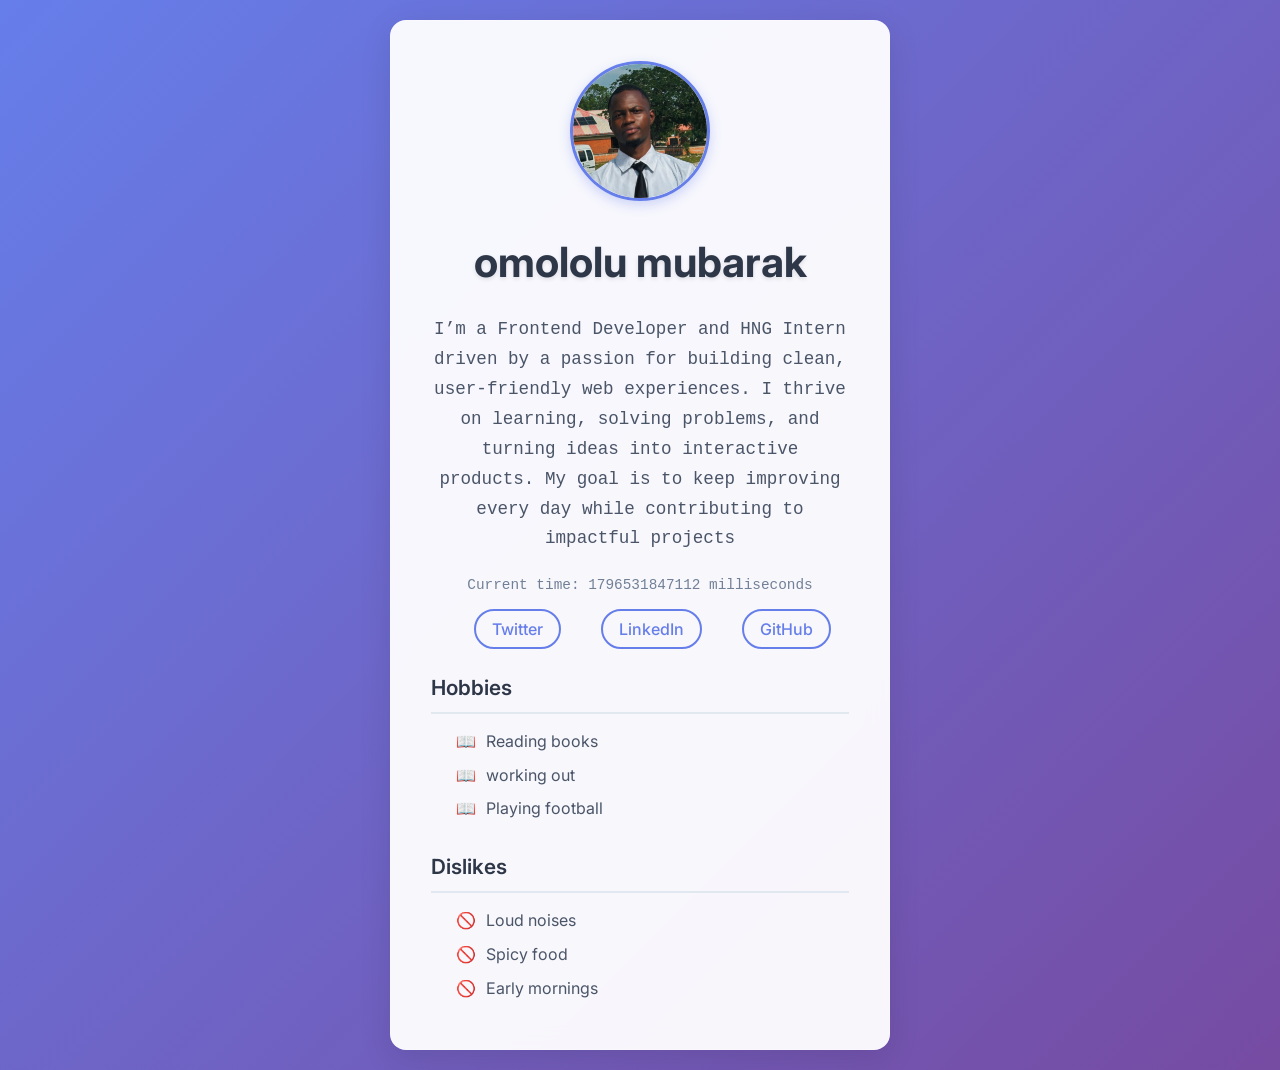
==== index.html @ 71dd68f5 "Add files via upload" ====
<!DOCTYPE html>
<html lang="en">
<head>
    <meta charset="UTF-8">
    <meta name="viewport" content="width=device-width, initial-scale=1.0">
    <title>Profile Card</title>
    <link rel="preconnect" href="https://fonts.googleapis.com">
    <link rel="preconnect" href="https://fonts.gstatic.com" crossorigin>
    <link href="https://fonts.googleapis.com/css2?family=Inter:wght@400;500;600;700&display=swap" rel="stylesheet">
    <link rel="stylesheet" href="profile card.css">
</head>
<body>
    <article data-testid="test-profile-card">
        <figure>
            <img data-testid="test-user-avatar" src="profile card img jpg.jpg" alt="User Avatar">
        </figure>
        <header>
            <h2 data-testid="test-user-name">omololu mubarak</h2>
        </header>
        <p data-testid="test-user-bio">I’m a Frontend Developer and HNG Intern driven by a passion for building clean, user-friendly web experiences. I thrive on learning, solving problems, and turning ideas into interactive products. My goal is to keep improving every day while contributing to impactful projects</p>
        <p>Current time: <span data-testid="test-user-time"></span> milliseconds</p>
        <nav data-testid="test-user-social-links">
            <ul>
                <li><a data-testid="test-user-social-twitter" href="https://twitter.com/dapo_olademeji" target="_blank" rel="noopener noreferrer">Twitter</a></li>
                <li><a data-testid="test-user-social-linkedin" href="https://www.linkedin.com/in/mubarak-omololu-945b5b253/" target="_blank" rel="noopener noreferrer">LinkedIn</a></li>
                <li><a data-testid="test-user-social-github" href="https://github.com/Lolu00?tab=repositories" target="_blank" rel="noopener noreferrer">GitHub</a></li>
            </ul>
        </nav>
        <section>
            <h3>Hobbies</h3>
            <ul data-testid="test-user-hobbies">
                <li>Reading books</li>
                <li>working out </li>
                <li>Playing football</li>
            </ul>
        </section>
        <section>
            <h3>Dislikes</h3>
            <ul data-testid="test-user-dislikes">
                <li>Loud noises</li>
                <li>Spicy food</li>
                <li>Early mornings</li>
            </ul>
        </section>
    </article>
    <script>
        const timeEl = document.querySelector('[data-testid="test-user-time"]');
        function updateTime() {
            timeEl.textContent = Date.now();
        }
        updateTime();
        setInterval(updateTime, 1000); // Update every second
    </script>
</body>
</html>
---- profile card.css ----
* {
    box-sizing: border-box;
    margin: 0;
    padding: 0;
}

body {
    font-family: 'Inter', sans-serif;
    margin: 0;
    padding: 20px;
    background: linear-gradient(135deg, #667eea 0%, #764ba2 100%);
    display: flex;
    justify-content: center;
    align-items: center;
    min-height: 100vh;
    color: #333;
    line-height: 1.6;
}

article[data-testid="test-profile-card"] {
    background: rgba(255, 255, 255, 0.95);
    backdrop-filter: blur(10px);
    border-radius: 16px;
    box-shadow: 0 8px 32px rgba(0, 0, 0, 0.1);
    padding: 30px;
    max-width: 450px;
    width: 100%;
    display: flex;
    flex-direction: column;
    align-items: center;
    border: 1px solid rgba(255, 255, 255, 0.2);
    transition: transform 0.3s ease, box-shadow 0.3s ease;
    gap: 20px;
}

article[data-testid="test-profile-card"]:hover {
    transform: translateY(-5px);
    box-shadow: 0 12px 40px rgba(0, 0, 0, 0.15);
}

header {
    text-align: center;
    width: 100%;
}

h2[data-testid="test-user-name"] {
    margin: 0;
    font-size: 2.2em;
    font-weight: 700;
    color: #2d3748;
    text-shadow: 0 2px 4px rgba(0, 0, 0, 0.1);
}

figure {
    margin: 0;
}

img[data-testid="test-user-avatar"] {
    border-radius: 50%;
    width: 120px;
    height: 120px;
    object-fit: cover;
    object-position: center 10%;
    border: 3px solid #667eea;
    box-shadow: 0 4px 12px rgba(102, 126, 234, 0.3);
}

p[data-testid="test-user-bio"] {
    text-align: center;
    word-wrap: break-word;
    font-size: 1.1em;
    line-height: 1.7;
    color: #4a5568;
}

p {
    font-family: 'Courier New', monospace;
    font-size: 0.9em;
    color: #718096;
    text-align: center;
}

nav[data-testid="test-user-social-links"] {
    width: 100%;
}

nav ul {
    list-style: none;
    padding: 0;
    display: flex;
    justify-content: center;
    gap: 15px;
}

nav a {
    text-decoration: none;
    color: #667eea;
    padding: 8px 16px;
    border: 2px solid #667eea;
    border-radius: 25px;
    transition: all 0.3s ease;
    font-weight: 500;
}

nav a:hover, nav a:focus {
    background: #667eea;
    color: white;
    transform: translateY(-2px);
    box-shadow: 0 4px 12px rgba(102, 126, 234, 0.4);
    outline: 2px solid #4c51bf;
}

section {
    width: 100%;
}

section h3 {
    margin-top: 0;
    font-size: 1.3em;
    font-weight: 600;
    color: #2d3748;
    border-bottom: 2px solid #e2e8f0;
    padding-bottom: 8px;
    margin-bottom: 15px;
}

ul[data-testid="test-user-hobbies"], ul[data-testid="test-user-dislikes"] {
    list-style: none;
    padding-left: 0;
}

ul[data-testid="test-user-hobbies"] li::before {
    content: "📖";
    margin-right: 10px;
}

ul[data-testid="test-user-dislikes"] li::before {
    content: "🚫";
    margin-right: 10px;
}

li {
    word-wrap: break-word;
    margin-bottom: 8px;
    padding-left: 25px;
    color: #4a5568;
    transition: color 0.3s;
}

li:hover {
    color: #667eea;
}

@media (min-width: 480px) {
    article[data-testid="test-profile-card"] {
        max-width: 500px;
        padding: 35px;
    }

    img[data-testid="test-user-avatar"] {
        width: 130px;
        height: 130px;
    }

    h2[data-testid="test-user-name"] {
        font-size: 2.4em;
    }
}

@media (min-width: 768px) {
    article[data-testid="test-profile-card"] {
        max-width: 500px;
        padding: 40px;
    }

    img[data-testid="test-user-avatar"] {
        width: 140px;
        height: 140px;
    }

    h2[data-testid="test-user-name"] {
        font-size: 2.6em;
    }
}
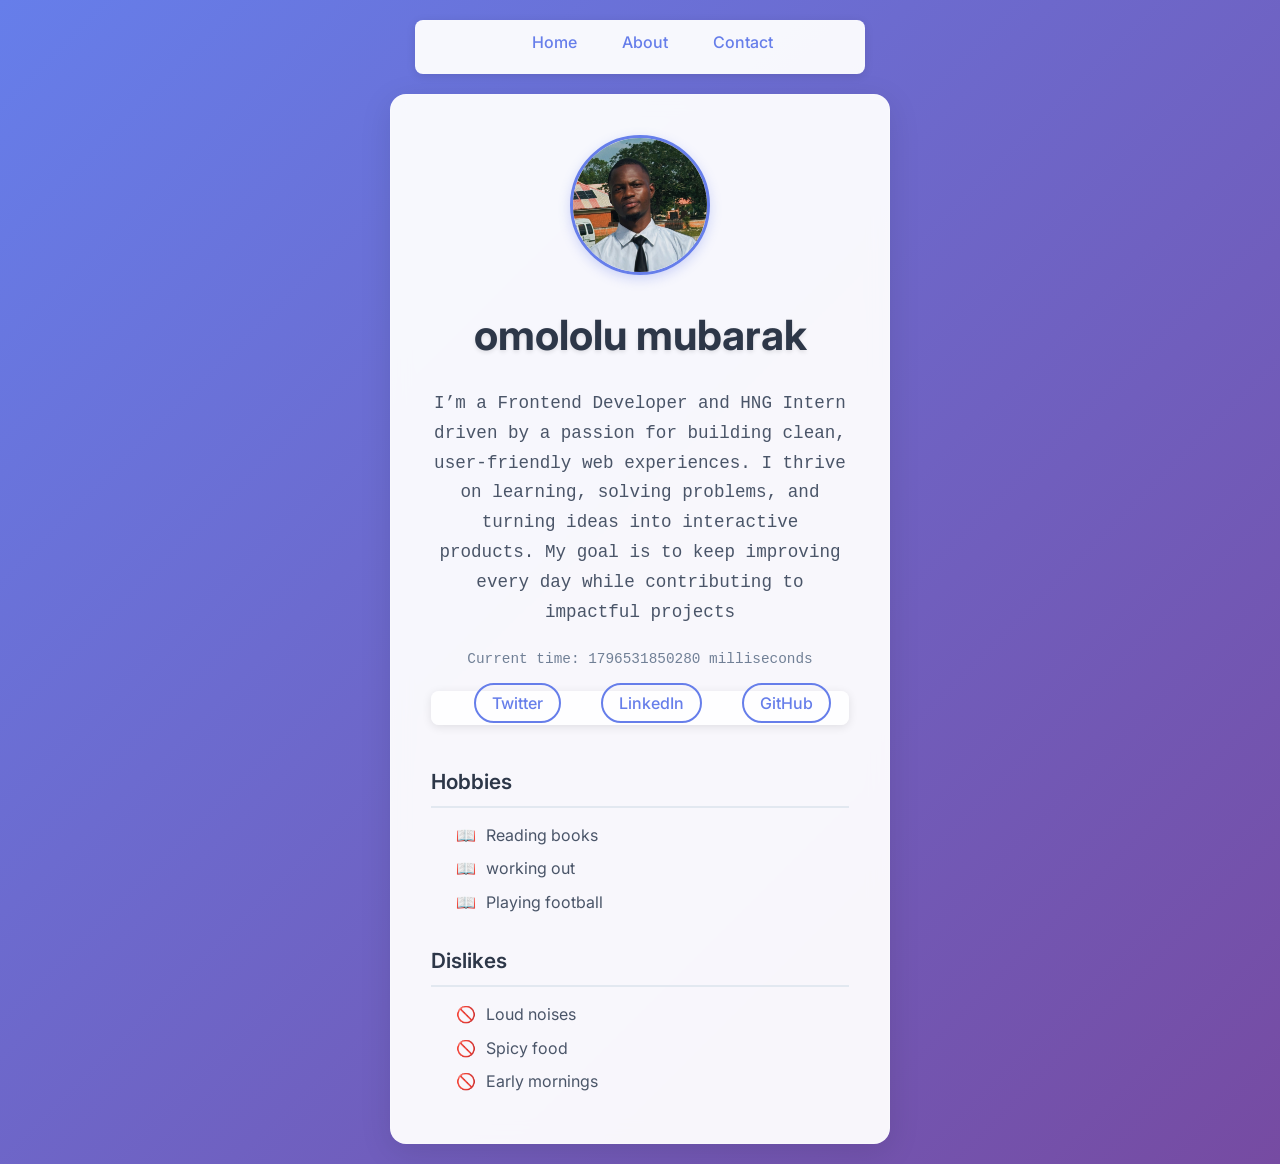
==== commit c5941e5b: "Add files via upload" ====
--- a/index.html
+++ b/index.html
@@ -10,6 +10,13 @@
     <link rel="stylesheet" href="profile card.css">
 </head>
 <body>
+    <nav>
+        <ul>
+            <li><a href="index.html">Home</a></li>
+            <li><a href="about us.html">About</a></li>
+            <li><a href="contact us.html">Contact</a></li>
+        </ul>
+    </nav>
     <article data-testid="test-profile-card">
         <figure>
             <img data-testid="test-user-avatar" src="profile card img jpg.jpg" alt="User Avatar">
--- a/profile card.css
+++ b/profile card.css
@@ -10,11 +10,39 @@
     padding: 20px;
     background: linear-gradient(135deg, #667eea 0%, #764ba2 100%);
     display: flex;
-    justify-content: center;
+    flex-direction: column;
     align-items: center;
     min-height: 100vh;
     color: #333;
     line-height: 1.6;
+}
+
+nav {
+    width: 100%;
+    max-width: 450px;
+    margin-bottom: 20px;
+}
+
+nav ul {
+    list-style: none;
+    display: flex;
+    justify-content: center;
+    gap: 20px;
+    padding: 10px;
+    background: rgba(255, 255, 255, 0.95);
+    border-radius: 8px;
+    box-shadow: 0 2px 10px rgba(0, 0, 0, 0.1);
+}
+
+nav a {
+    text-decoration: none;
+    color: #667eea;
+    font-weight: 500;
+    transition: color 0.3s;
+}
+
+nav a:hover {
+    color: #764ba2;
 }
 
 article[data-testid="test-profile-card"] {
@@ -84,7 +112,7 @@
     width: 100%;
 }
 
-nav ul {
+nav[data-testid="test-user-social-links"] ul {
     list-style: none;
     padding: 0;
     display: flex;
@@ -92,7 +120,7 @@
     gap: 15px;
 }
 
-nav a {
+nav[data-testid="test-user-social-links"] a {
     text-decoration: none;
     color: #667eea;
     padding: 8px 16px;
@@ -102,7 +130,7 @@
     font-weight: 500;
 }
 
-nav a:hover, nav a:focus {
+nav[data-testid="test-user-social-links"] a:hover, nav[data-testid="test-user-social-links"] a:focus {
     background: #667eea;
     color: white;
     transform: translateY(-2px);
